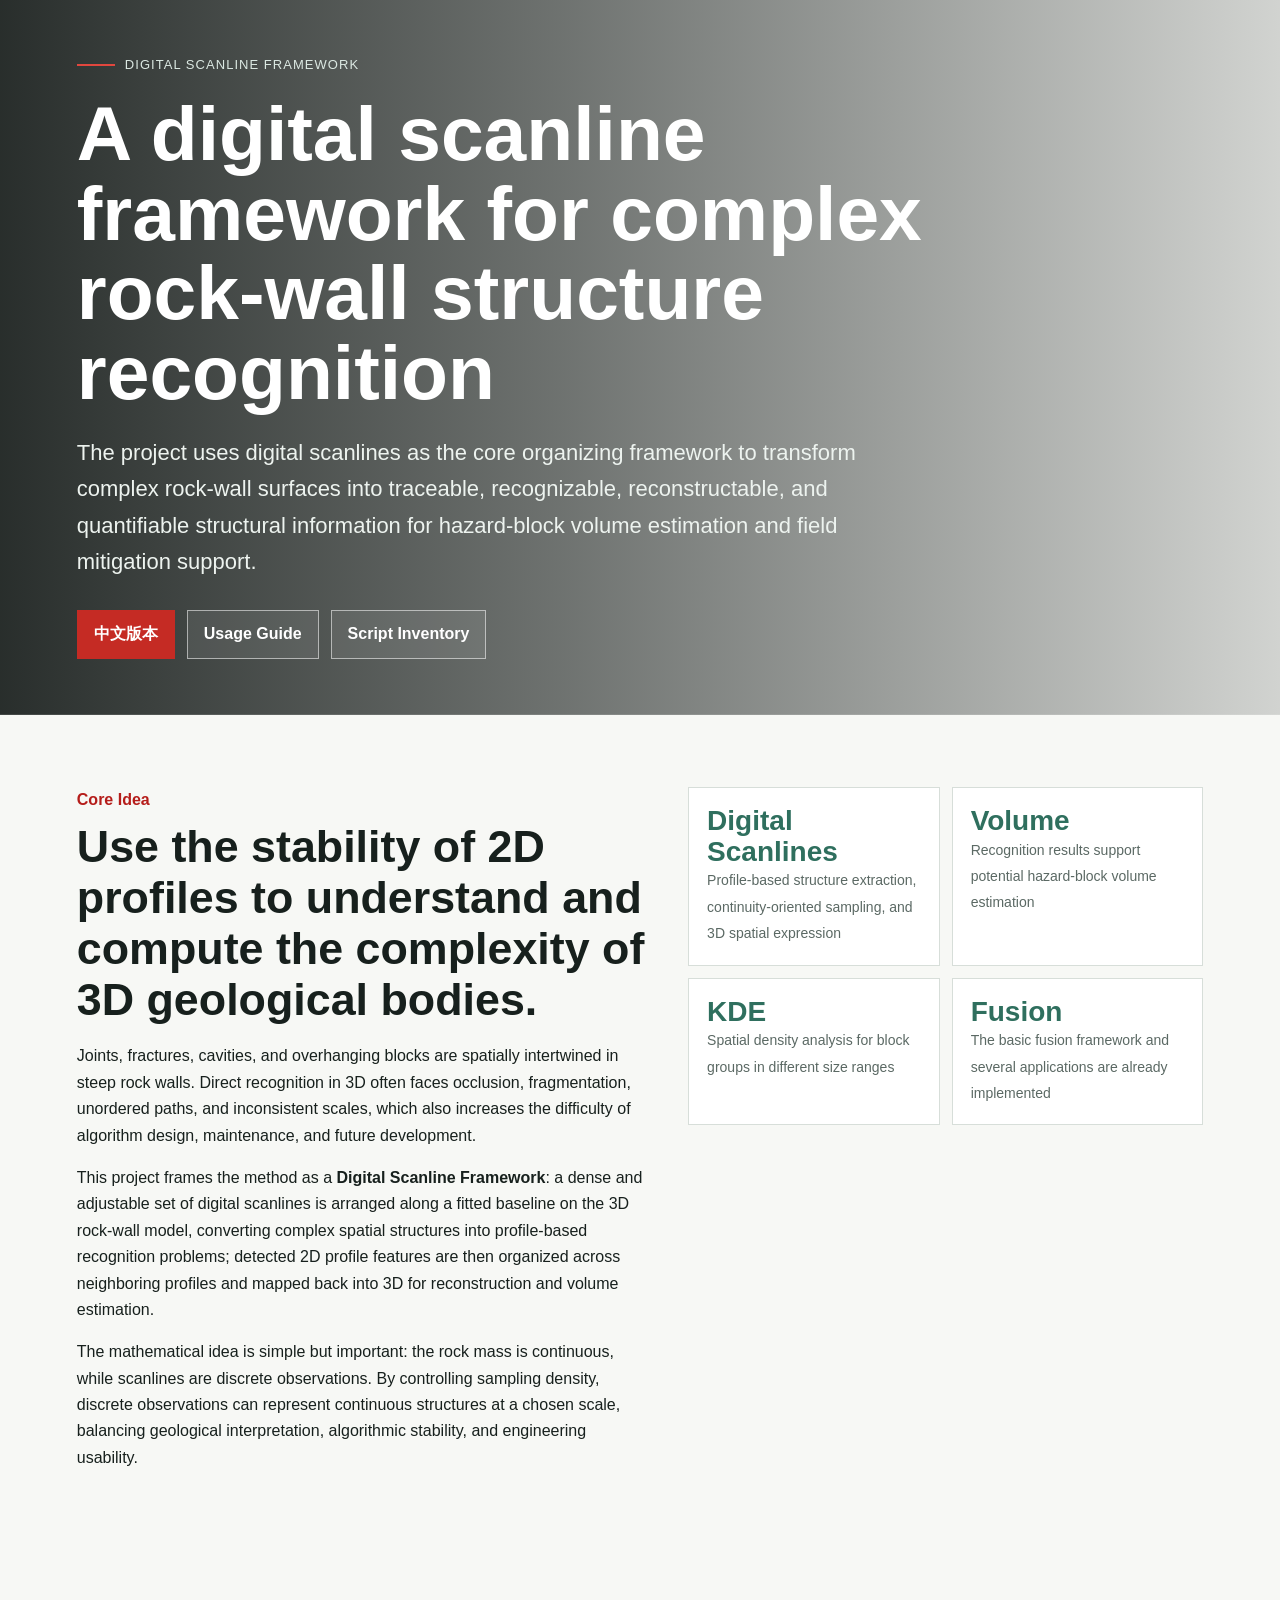
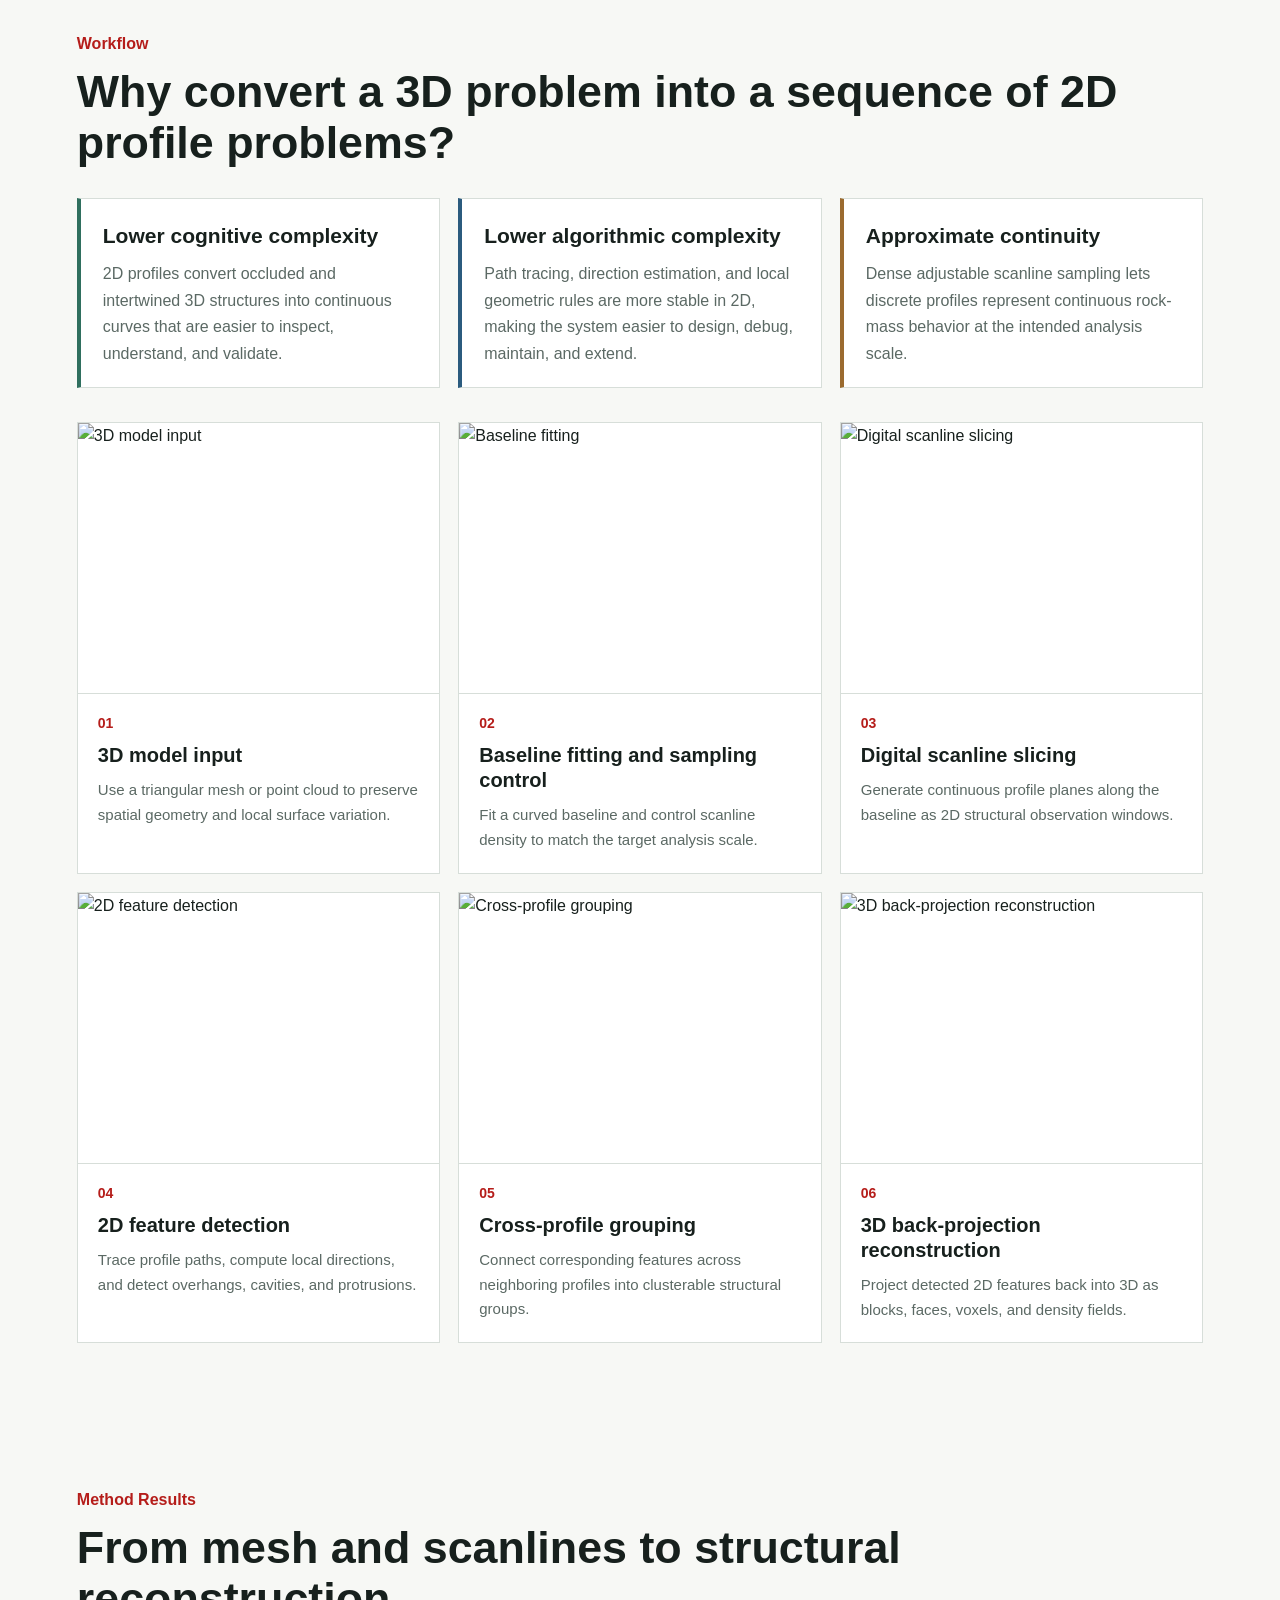
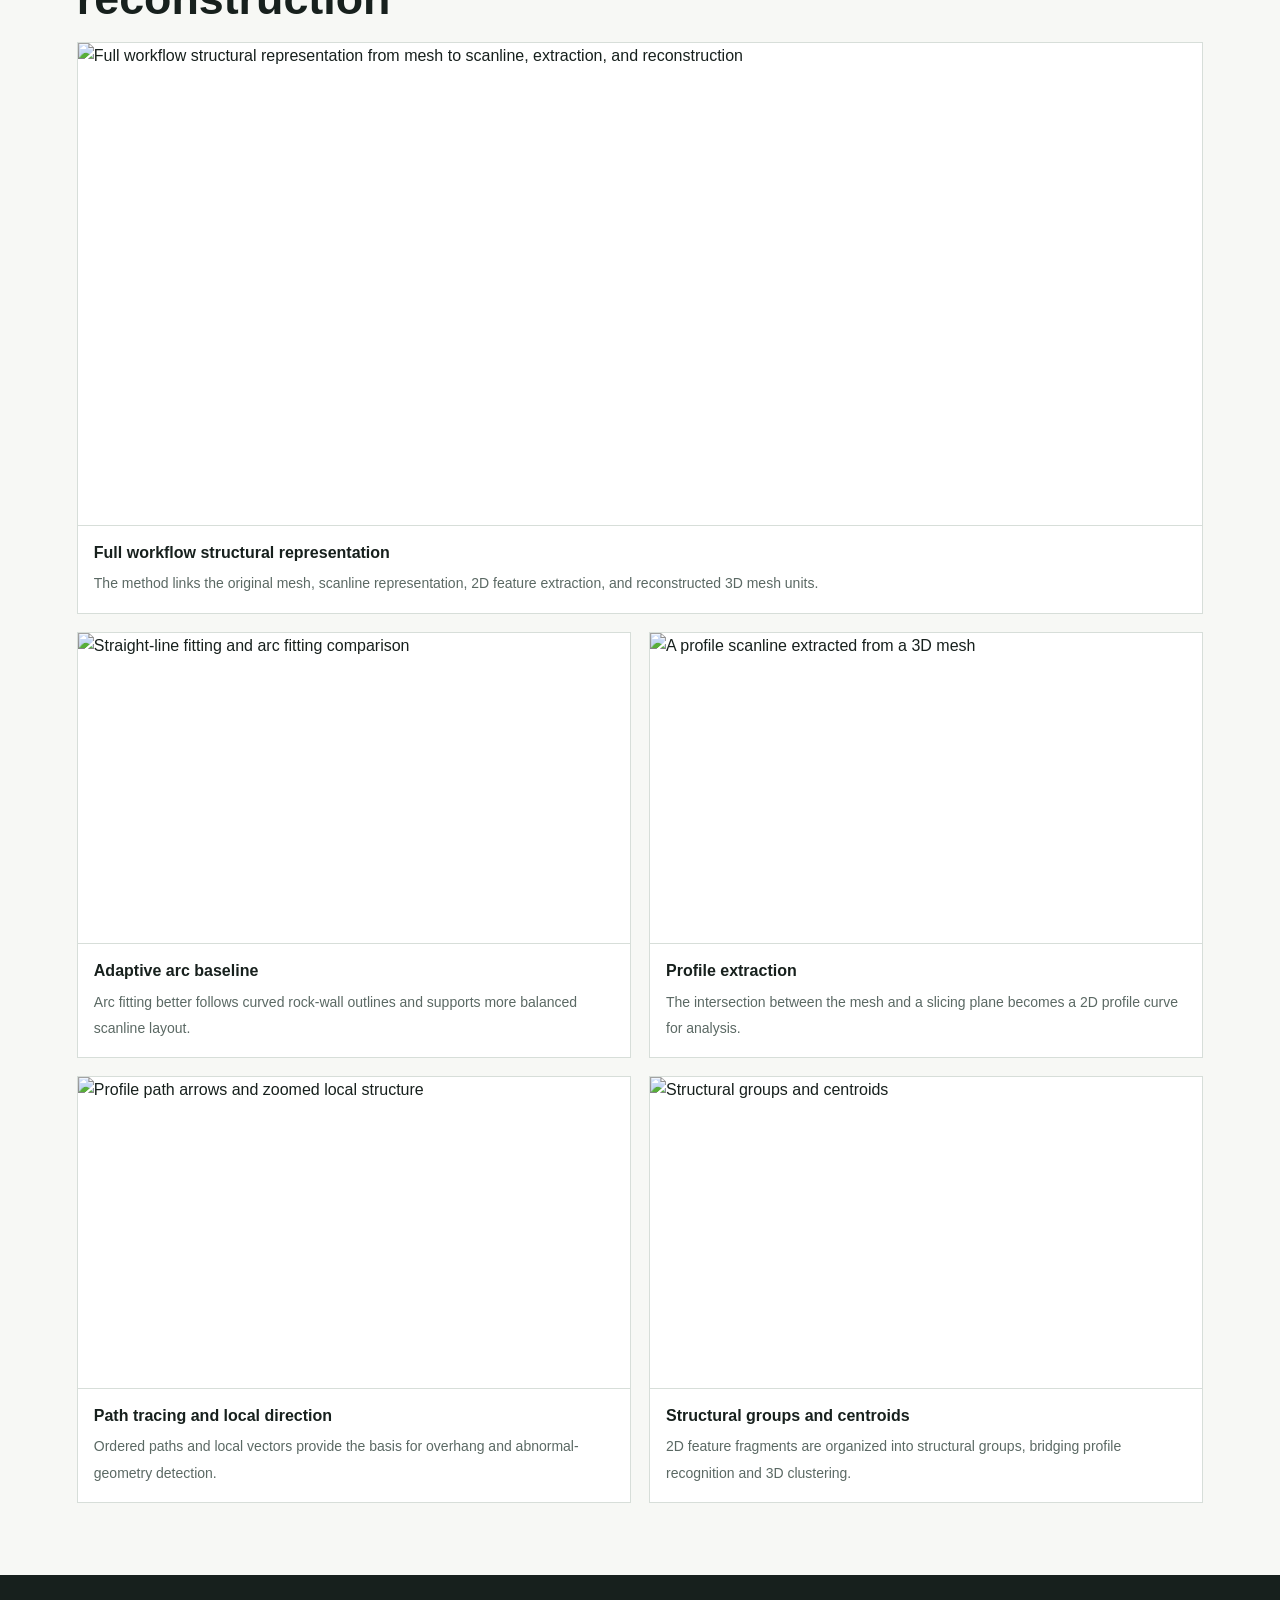
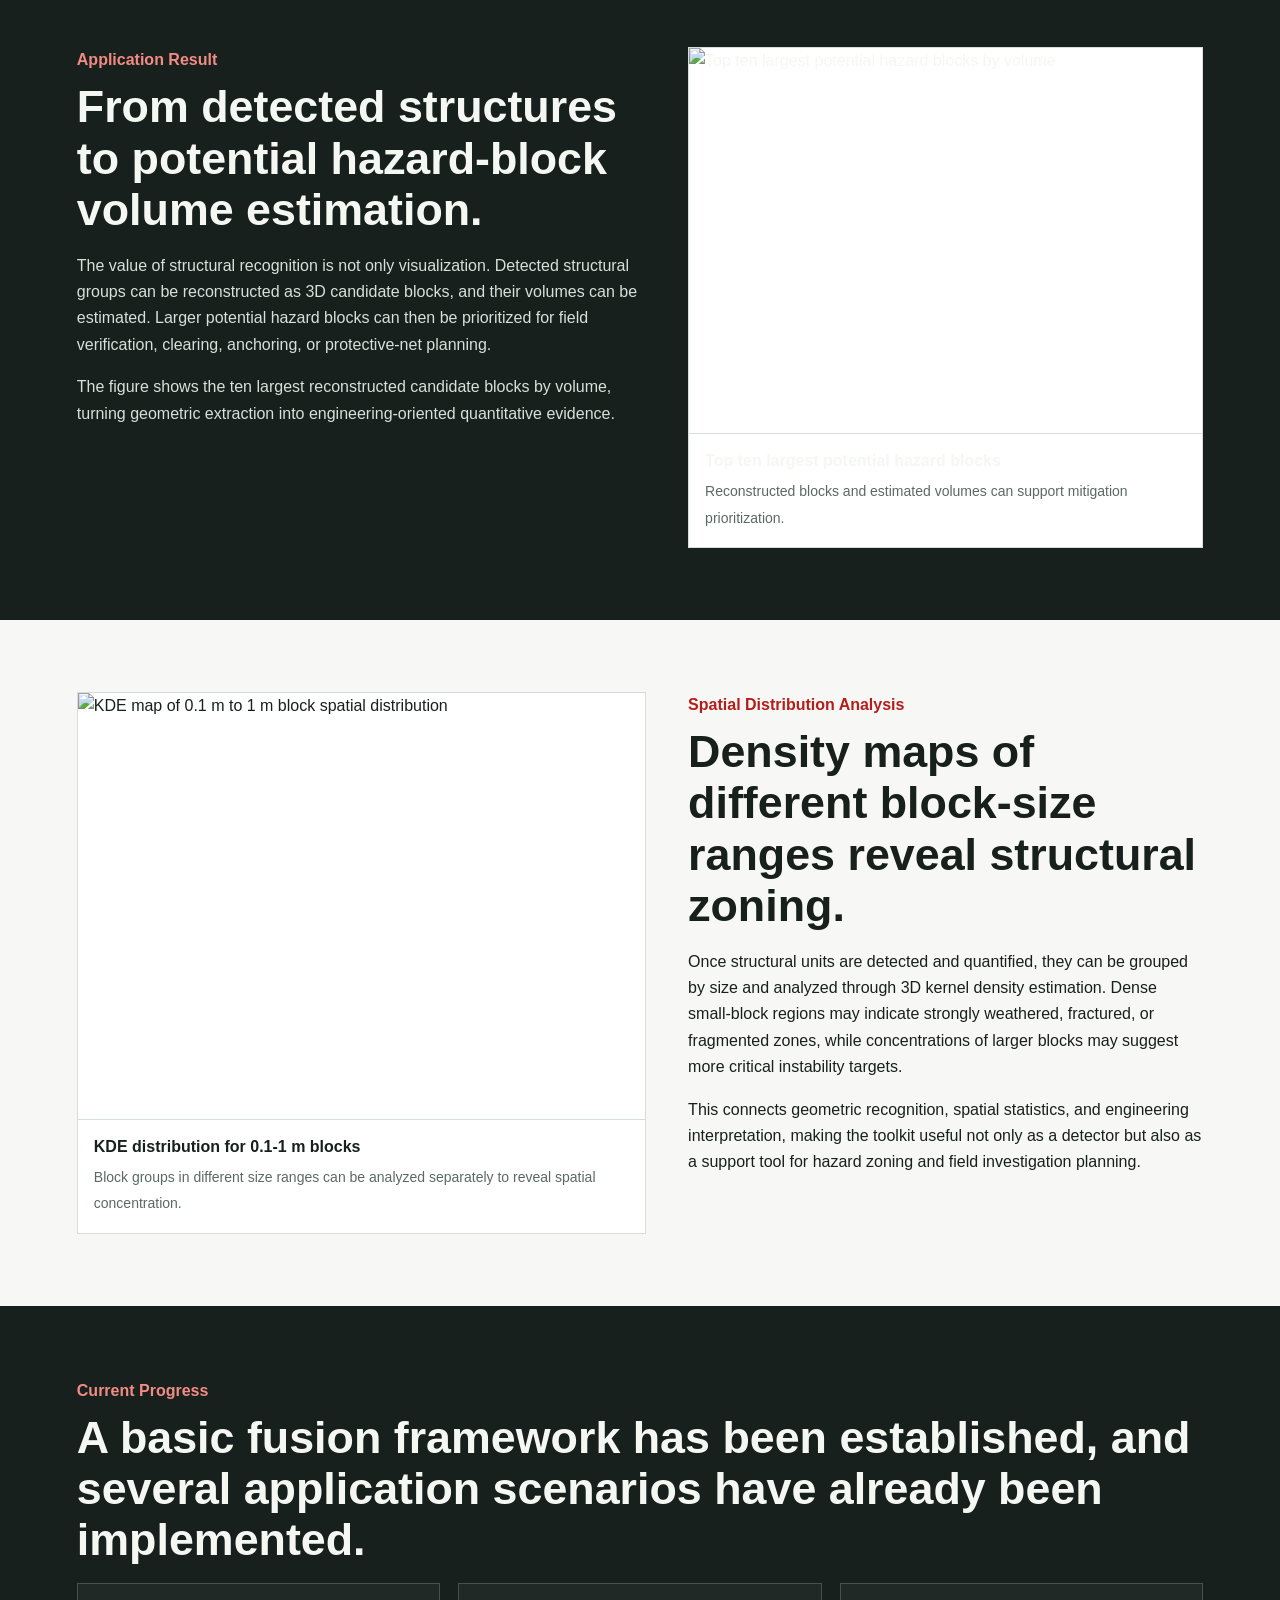
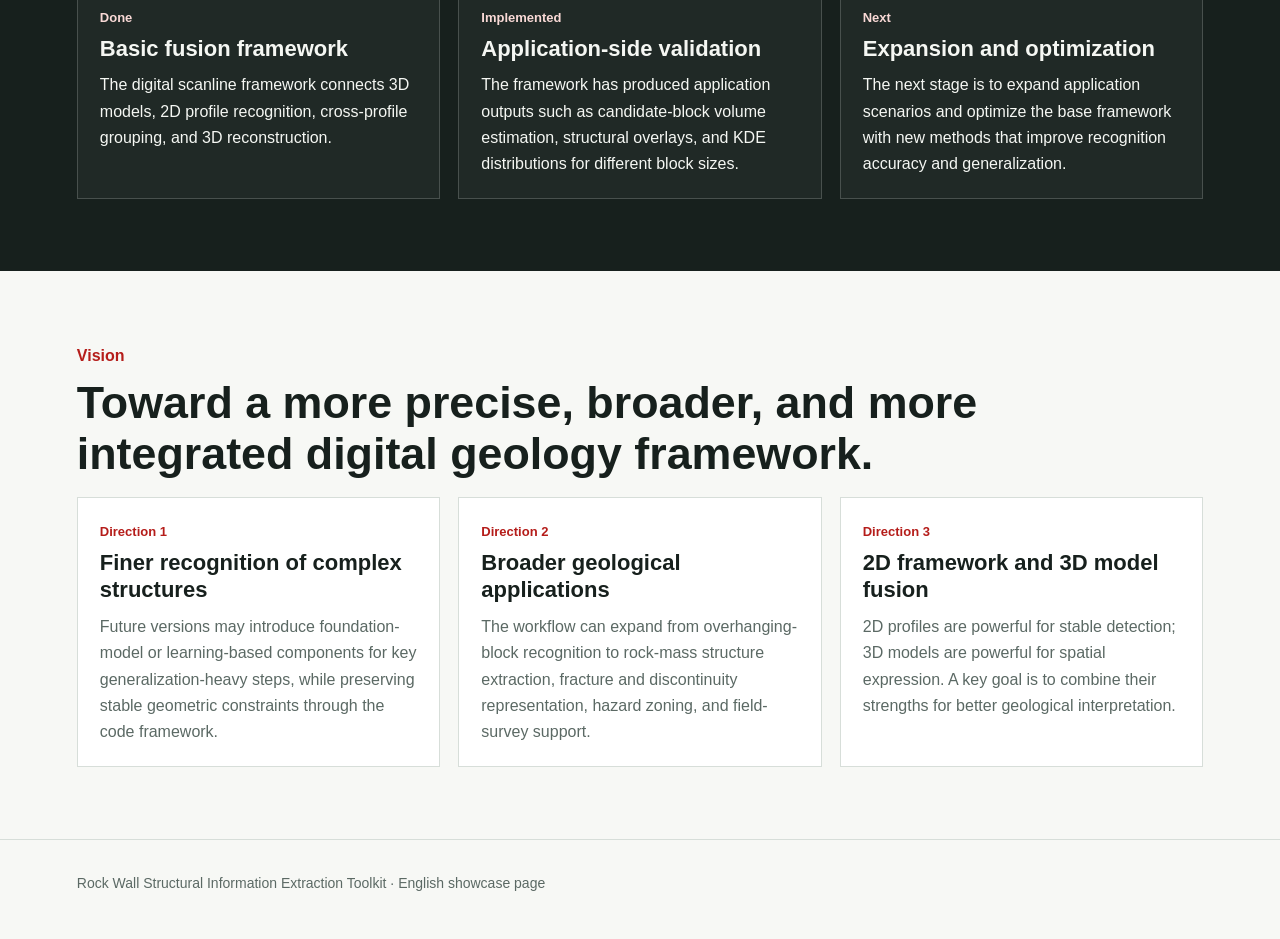
==== docs/showcase.en.html @ c6469c77 "Add open-source code and documentation" ====
﻿<!doctype html>
<html lang="en">
<head>
  <meta charset="utf-8" />
  <meta name="viewport" content="width=device-width, initial-scale=1" />
  <title>Rock Wall Structural Information Extraction Toolkit | Showcase</title>
  <link rel="stylesheet" href="showcase.css" />
</head>
<body>
  <header class="hero">
    <div class="hero-inner">
      <div class="eyebrow">Digital Scanline Framework</div>
      <h1>A digital scanline framework for complex rock-wall structure recognition</h1>
      <p class="lead">The project uses digital scanlines as the core organizing framework to transform complex rock-wall surfaces into traceable, recognizable, reconstructable, and quantifiable structural information for hazard-block volume estimation and field mitigation support.</p>
      <div class="hero-actions">
        <a class="button primary" href="showcase.zh-CN.html">中文版本</a>
        <a class="button" href="usage_guide.md">Usage Guide</a>
        <a class="button" href="script_inventory.md">Script Inventory</a>
      </div>
    </div>
  </header>

  <main>
    <section>
      <div class="section-inner intro-grid">
        <div>
          <p class="section-kicker">Core Idea</p>
          <h2>Use the stability of 2D profiles to understand and compute the complexity of 3D geological bodies.</h2>
          <p>Joints, fractures, cavities, and overhanging blocks are spatially intertwined in steep rock walls. Direct recognition in 3D often faces occlusion, fragmentation, unordered paths, and inconsistent scales, which also increases the difficulty of algorithm design, maintenance, and future development.</p>
          <p>This project frames the method as a <strong>Digital Scanline Framework</strong>: a dense and adjustable set of digital scanlines is arranged along a fitted baseline on the 3D rock-wall model, converting complex spatial structures into profile-based recognition problems; detected 2D profile features are then organized across neighboring profiles and mapped back into 3D for reconstruction and volume estimation.</p>
          <p>The mathematical idea is simple but important: the rock mass is continuous, while scanlines are discrete observations. By controlling sampling density, discrete observations can represent continuous structures at a chosen scale, balancing geological interpretation, algorithmic stability, and engineering usability.</p>
        </div>
        <div class="stats">
          <div class="stat"><strong>Digital Scanlines</strong><span>Profile-based structure extraction, continuity-oriented sampling, and 3D spatial expression</span></div>
          <div class="stat"><strong>Volume</strong><span>Recognition results support potential hazard-block volume estimation</span></div>
          <div class="stat"><strong>KDE</strong><span>Spatial density analysis for block groups in different size ranges</span></div>
          <div class="stat"><strong>Fusion</strong><span>The basic fusion framework and several applications are already implemented</span></div>
        </div>
      </div>
    </section>

    <section>
      <div class="section-inner">
        <p class="section-kicker">Workflow</p>
        <h2>Why convert a 3D problem into a sequence of 2D profile problems?</h2>
        <div class="reason-grid">
          <div class="reason"><h3>Lower cognitive complexity</h3><p>2D profiles convert occluded and intertwined 3D structures into continuous curves that are easier to inspect, understand, and validate.</p></div>
          <div class="reason"><h3>Lower algorithmic complexity</h3><p>Path tracing, direction estimation, and local geometric rules are more stable in 2D, making the system easier to design, debug, maintain, and extend.</p></div>
          <div class="reason"><h3>Approximate continuity</h3><p>Dense adjustable scanline sampling lets discrete profiles represent continuous rock-mass behavior at the intended analysis scale.</p></div>
        </div>
        <div class="workflow">
          <div class="step"><img src="showcase_assets/flow-01-model.jpg" alt="3D model input" /><div class="step-body"><b>01</b><h3>3D model input</h3><p>Use a triangular mesh or point cloud to preserve spatial geometry and local surface variation.</p></div></div>
          <div class="step"><img src="showcase_assets/flow-02-arc.jpg" alt="Baseline fitting" /><div class="step-body"><b>02</b><h3>Baseline fitting and sampling control</h3><p>Fit a curved baseline and control scanline density to match the target analysis scale.</p></div></div>
          <div class="step"><img src="showcase_assets/flow-03-sampling.jpg" alt="Digital scanline slicing" /><div class="step-body"><b>03</b><h3>Digital scanline slicing</h3><p>Generate continuous profile planes along the baseline as 2D structural observation windows.</p></div></div>
          <div class="step"><img src="showcase_assets/flow-04-extract.jpg" alt="2D feature detection" /><div class="step-body"><b>04</b><h3>2D feature detection</h3><p>Trace profile paths, compute local directions, and detect overhangs, cavities, and protrusions.</p></div></div>
          <div class="step"><img src="showcase_assets/flow-05-cluster.jpg" alt="Cross-profile grouping" /><div class="step-body"><b>05</b><h3>Cross-profile grouping</h3><p>Connect corresponding features across neighboring profiles into clusterable structural groups.</p></div></div>
          <div class="step"><img src="showcase_assets/flow-06-reconstruct.jpg" alt="3D back-projection reconstruction" /><div class="step-body"><b>06</b><h3>3D back-projection reconstruction</h3><p>Project detected 2D features back into 3D as blocks, faces, voxels, and density fields.</p></div></div>
        </div>
      </div>
    </section>

    <section>
      <div class="section-inner">
        <p class="section-kicker">Method Results</p>
        <h2>From mesh and scanlines to structural reconstruction</h2>
        <div class="gallery">
          <figure class="figure wide">
            <img src="showcase_assets/showcase-overview.jpg" alt="Full workflow structural representation from mesh to scanline, extraction, and reconstruction" />
            <figcaption><strong>Full workflow structural representation</strong><span>The method links the original mesh, scanline representation, 2D feature extraction, and reconstructed 3D mesh units.</span></figcaption>
          </figure>
          <figure class="figure half">
            <img src="showcase_assets/showcase-arc-fit.jpg" alt="Straight-line fitting and arc fitting comparison" />
            <figcaption><strong>Adaptive arc baseline</strong><span>Arc fitting better follows curved rock-wall outlines and supports more balanced scanline layout.</span></figcaption>
          </figure>
          <figure class="figure half">
            <img src="showcase_assets/showcase-scanline.jpg" alt="A profile scanline extracted from a 3D mesh" />
            <figcaption><strong>Profile extraction</strong><span>The intersection between the mesh and a slicing plane becomes a 2D profile curve for analysis.</span></figcaption>
          </figure>
          <figure class="figure half">
            <img src="showcase_assets/showcase-path.jpg" alt="Profile path arrows and zoomed local structure" />
            <figcaption><strong>Path tracing and local direction</strong><span>Ordered paths and local vectors provide the basis for overhang and abnormal-geometry detection.</span></figcaption>
          </figure>
          <figure class="figure half">
            <img src="showcase_assets/showcase-centroids.jpg" alt="Structural groups and centroids" />
            <figcaption><strong>Structural groups and centroids</strong><span>2D feature fragments are organized into structural groups, bridging profile recognition and 3D clustering.</span></figcaption>
          </figure>
        </div>
      </div>
    </section>

    <section class="dark-band">
      <div class="section-inner split">
        <div>
          <p class="section-kicker">Application Result</p>
          <h2>From detected structures to potential hazard-block volume estimation.</h2>
          <p>The value of structural recognition is not only visualization. Detected structural groups can be reconstructed as 3D candidate blocks, and their volumes can be estimated. Larger potential hazard blocks can then be prioritized for field verification, clearing, anchoring, or protective-net planning.</p>
          <p>The figure shows the ten largest reconstructed candidate blocks by volume, turning geometric extraction into engineering-oriented quantitative evidence.</p>
        </div>
        <figure class="figure tall">
          <img src="showcase_assets/showcase-hazard-blocks.jpg" alt="Top ten largest potential hazard blocks by volume" />
          <figcaption><strong>Top ten largest potential hazard blocks</strong><span>Reconstructed blocks and estimated volumes can support mitigation prioritization.</span></figcaption>
        </figure>
      </div>
    </section>

    <section>
      <div class="section-inner split">
        <figure class="figure tall">
          <img src="showcase_assets/showcase-kde-0p1-1m.png" alt="KDE map of 0.1 m to 1 m block spatial distribution" />
          <figcaption><strong>KDE distribution for 0.1-1 m blocks</strong><span>Block groups in different size ranges can be analyzed separately to reveal spatial concentration.</span></figcaption>
        </figure>
        <div>
          <p class="section-kicker">Spatial Distribution Analysis</p>
          <h2>Density maps of different block-size ranges reveal structural zoning.</h2>
          <p>Once structural units are detected and quantified, they can be grouped by size and analyzed through 3D kernel density estimation. Dense small-block regions may indicate strongly weathered, fractured, or fragmented zones, while concentrations of larger blocks may suggest more critical instability targets.</p>
          <p>This connects geometric recognition, spatial statistics, and engineering interpretation, making the toolkit useful not only as a detector but also as a support tool for hazard zoning and field investigation planning.</p>
        </div>
      </div>
    </section>

    <section class="dark-band">
      <div class="section-inner">
        <p class="section-kicker">Current Progress</p>
        <h2>A basic fusion framework has been established, and several application scenarios have already been implemented.</h2>
        <div class="cards">
          <div class="card"><span class="tag">Done</span><h3>Basic fusion framework</h3><p>The digital scanline framework connects 3D models, 2D profile recognition, cross-profile grouping, and 3D reconstruction.</p></div>
          <div class="card"><span class="tag">Implemented</span><h3>Application-side validation</h3><p>The framework has produced application outputs such as candidate-block volume estimation, structural overlays, and KDE distributions for different block sizes.</p></div>
          <div class="card"><span class="tag">Next</span><h3>Expansion and optimization</h3><p>The next stage is to expand application scenarios and optimize the base framework with new methods that improve recognition accuracy and generalization.</p></div>
        </div>
      </div>
    </section>

    <section>
      <div class="section-inner">
        <p class="section-kicker">Vision</p>
        <h2>Toward a more precise, broader, and more integrated digital geology framework.</h2>
        <div class="cards">
          <div class="card light"><span class="tag">Direction 1</span><h3>Finer recognition of complex structures</h3><p>Future versions may introduce foundation-model or learning-based components for key generalization-heavy steps, while preserving stable geometric constraints through the code framework.</p></div>
          <div class="card light"><span class="tag">Direction 2</span><h3>Broader geological applications</h3><p>The workflow can expand from overhanging-block recognition to rock-mass structure extraction, fracture and discontinuity representation, hazard zoning, and field-survey support.</p></div>
          <div class="card light"><span class="tag">Direction 3</span><h3>2D framework and 3D model fusion</h3><p>2D profiles are powerful for stable detection; 3D models are powerful for spatial expression. A key goal is to combine their strengths for better geological interpretation.</p></div>
        </div>
      </div>
    </section>
  </main>

  <footer class="footer">
    <div class="section-inner">Rock Wall Structural Information Extraction Toolkit · English showcase page</div>
  </footer>
</body>
</html>
---- docs/showcase.css ----
﻿:root {
  --ink: #17201d;
  --muted: #5b6964;
  --line: #d7ded9;
  --paper: #f7f8f5;
  --panel: #ffffff;
  --red: #b51d1a;
  --green: #2f6f5e;
  --blue: #2b5b7e;
  --gold: #9b6b2f;
}
* { box-sizing: border-box; }
body {
  margin: 0;
  font-family: Inter, "Segoe UI", "Microsoft YaHei", Arial, sans-serif;
  color: var(--ink);
  background: var(--paper);
  line-height: 1.65;
}
a { color: inherit; }
.hero {
  min-height: 78vh;
  display: grid;
  align-items: end;
  background-image: linear-gradient(90deg, rgba(12,18,16,.88), rgba(12,18,16,.58) 44%, rgba(12,18,16,.16)), url("showcase_assets/showcase-recognition.jpg");
  background-size: cover;
  background-position: center;
  color: #fff;
  padding: 48px 6vw 56px;
}
.hero-inner { max-width: 980px; }
.eyebrow {
  display: inline-flex;
  gap: 10px;
  align-items: center;
  font-size: 13px;
  letter-spacing: .08em;
  text-transform: uppercase;
  color: #dbe8e2;
  margin-bottom: 18px;
}
.eyebrow::before { content: ""; width: 38px; height: 2px; background: #e1473e; display: inline-block; }
h1 { margin: 0; max-width: 980px; font-size: clamp(38px, 6vw, 78px); line-height: 1.04; letter-spacing: 0; font-weight: 760; }
.lead { max-width: 820px; margin: 22px 0 0; color: #edf3ef; font-size: clamp(17px, 2.1vw, 22px); }
.hero-actions { display: flex; flex-wrap: wrap; gap: 12px; margin-top: 30px; }
.button {
  border: 1px solid rgba(255,255,255,.54);
  color: #fff;
  text-decoration: none;
  padding: 10px 16px;
  min-height: 44px;
  display: inline-flex;
  align-items: center;
  gap: 8px;
  font-weight: 650;
  background: rgba(255,255,255,.08);
}
.button.primary { background: #c52b24; border-color: #c52b24; }
.button.dark { color: var(--ink); border-color: var(--line); background: #fff; }
main { overflow: hidden; }
section { padding: 72px 6vw; }
.section-inner { max-width: 1180px; margin: 0 auto; }
.section-kicker { color: var(--red); font-weight: 750; margin: 0 0 8px; }
h2 { font-size: clamp(28px, 3.5vw, 46px); line-height: 1.14; margin: 0 0 18px; letter-spacing: 0; }
h3 { letter-spacing: 0; }
.intro-grid, .split { display: grid; grid-template-columns: minmax(0, 1.05fr) minmax(300px, .95fr); gap: 42px; align-items: start; }
.stats { display: grid; grid-template-columns: repeat(2, minmax(0, 1fr)); gap: 12px; }
.stat { border: 1px solid var(--line); background: var(--panel); padding: 18px; min-height: 112px; }
.stat strong { display: block; font-size: 28px; line-height: 1.1; color: var(--green); }
.stat span { color: var(--muted); font-size: 14px; }
.reason-grid { display: grid; grid-template-columns: repeat(3, minmax(0, 1fr)); gap: 18px; margin: 30px 0 34px; }
.reason { background: #fff; border: 1px solid var(--line); border-left: 4px solid var(--green); padding: 20px 22px; }
.reason:nth-child(2) { border-left-color: var(--blue); }
.reason:nth-child(3) { border-left-color: var(--gold); }
.reason h3 { margin: 0 0 8px; font-size: 21px; }
.reason p { margin: 0; color: var(--muted); }
.workflow { display: grid; grid-template-columns: repeat(3, minmax(0, 1fr)); gap: 18px; background: transparent; border: 0; }
.step { background: #fff; border: 1px solid var(--line); min-height: 100%; overflow: hidden; }
.step img { width: 100%; display: block; aspect-ratio: 4 / 3; object-fit: contain; background: #fff; border-bottom: 1px solid var(--line); }
.step-body { padding: 18px 20px 20px; }
.step b { display: block; color: var(--red); font-size: 14px; margin-bottom: 8px; }
.step h3 { margin: 0 0 10px; font-size: 20px; line-height: 1.25; }
.step p { margin: 0; color: var(--muted); font-size: 15px; }
.gallery { display: grid; grid-template-columns: repeat(12, 1fr); gap: 18px; }
.figure { background: #fff; border: 1px solid var(--line); overflow: hidden; margin: 0; }
.figure.wide { grid-column: span 12; }
.figure.half { grid-column: span 6; }
.figure.third { grid-column: span 4; }
.figure img { width: 100%; display: block; aspect-ratio: 16 / 9; object-fit: contain; background: #fff; }
.figure.wide img { aspect-ratio: 21 / 9; }
.figure.tall img { aspect-ratio: 4 / 3; }
figcaption { padding: 14px 16px 16px; border-top: 1px solid var(--line); }
figcaption strong { display: block; margin-bottom: 4px; }
figcaption span { color: var(--muted); font-size: 14px; }
.dark-band { background: #17201d; color: #f5f7f3; }
.dark-band .section-kicker { color: #f28b83; }
.dark-band p { color: #d7e0da; }
.cards { display: grid; grid-template-columns: repeat(3, minmax(0, 1fr)); gap: 18px; }
.card { border: 1px solid rgba(255,255,255,.18); padding: 20px 22px; background: rgba(255,255,255,.04); min-height: 210px; }
.card.light { border: 1px solid var(--line); background: #fff; }
.card .tag { display: inline-block; color: #f9d9d6; font-size: 13px; font-weight: 750; margin-bottom: 6px; }
.card.light .tag { color: var(--red); }
.card h3 { margin: 0 0 10px; font-size: 22px; line-height: 1.25; }
.card p { margin: 0; color: inherit; }
.card.light p { color: var(--muted); }
.language-page { min-height: 100vh; display: grid; place-items: center; padding: 40px 6vw; background: linear-gradient(120deg, #17201d, #27483f); color: #fff; }
.language-box { max-width: 900px; width: 100%; }
.language-box h1 { font-size: clamp(36px, 6vw, 72px); }
.language-options { display: flex; flex-wrap: wrap; gap: 14px; margin-top: 28px; }
.footer { padding: 32px 6vw 44px; border-top: 1px solid var(--line); color: var(--muted); font-size: 14px; }
@media (max-width: 1040px) { .workflow, .reason-grid { grid-template-columns: repeat(2, minmax(0, 1fr)); } .cards { grid-template-columns: 1fr; } }
@media (max-width: 900px) {
  .hero { min-height: 72vh; padding-top: 38px; }
  .intro-grid, .split { grid-template-columns: 1fr; }
  .figure.half, .figure.third { grid-column: span 12; }
}
@media (max-width: 560px) {
  section { padding: 52px 20px; }
  .hero { padding: 36px 20px 44px; }
  .workflow, .stats, .reason-grid { grid-template-columns: 1fr; }
  .button { width: 100%; justify-content: center; }
}
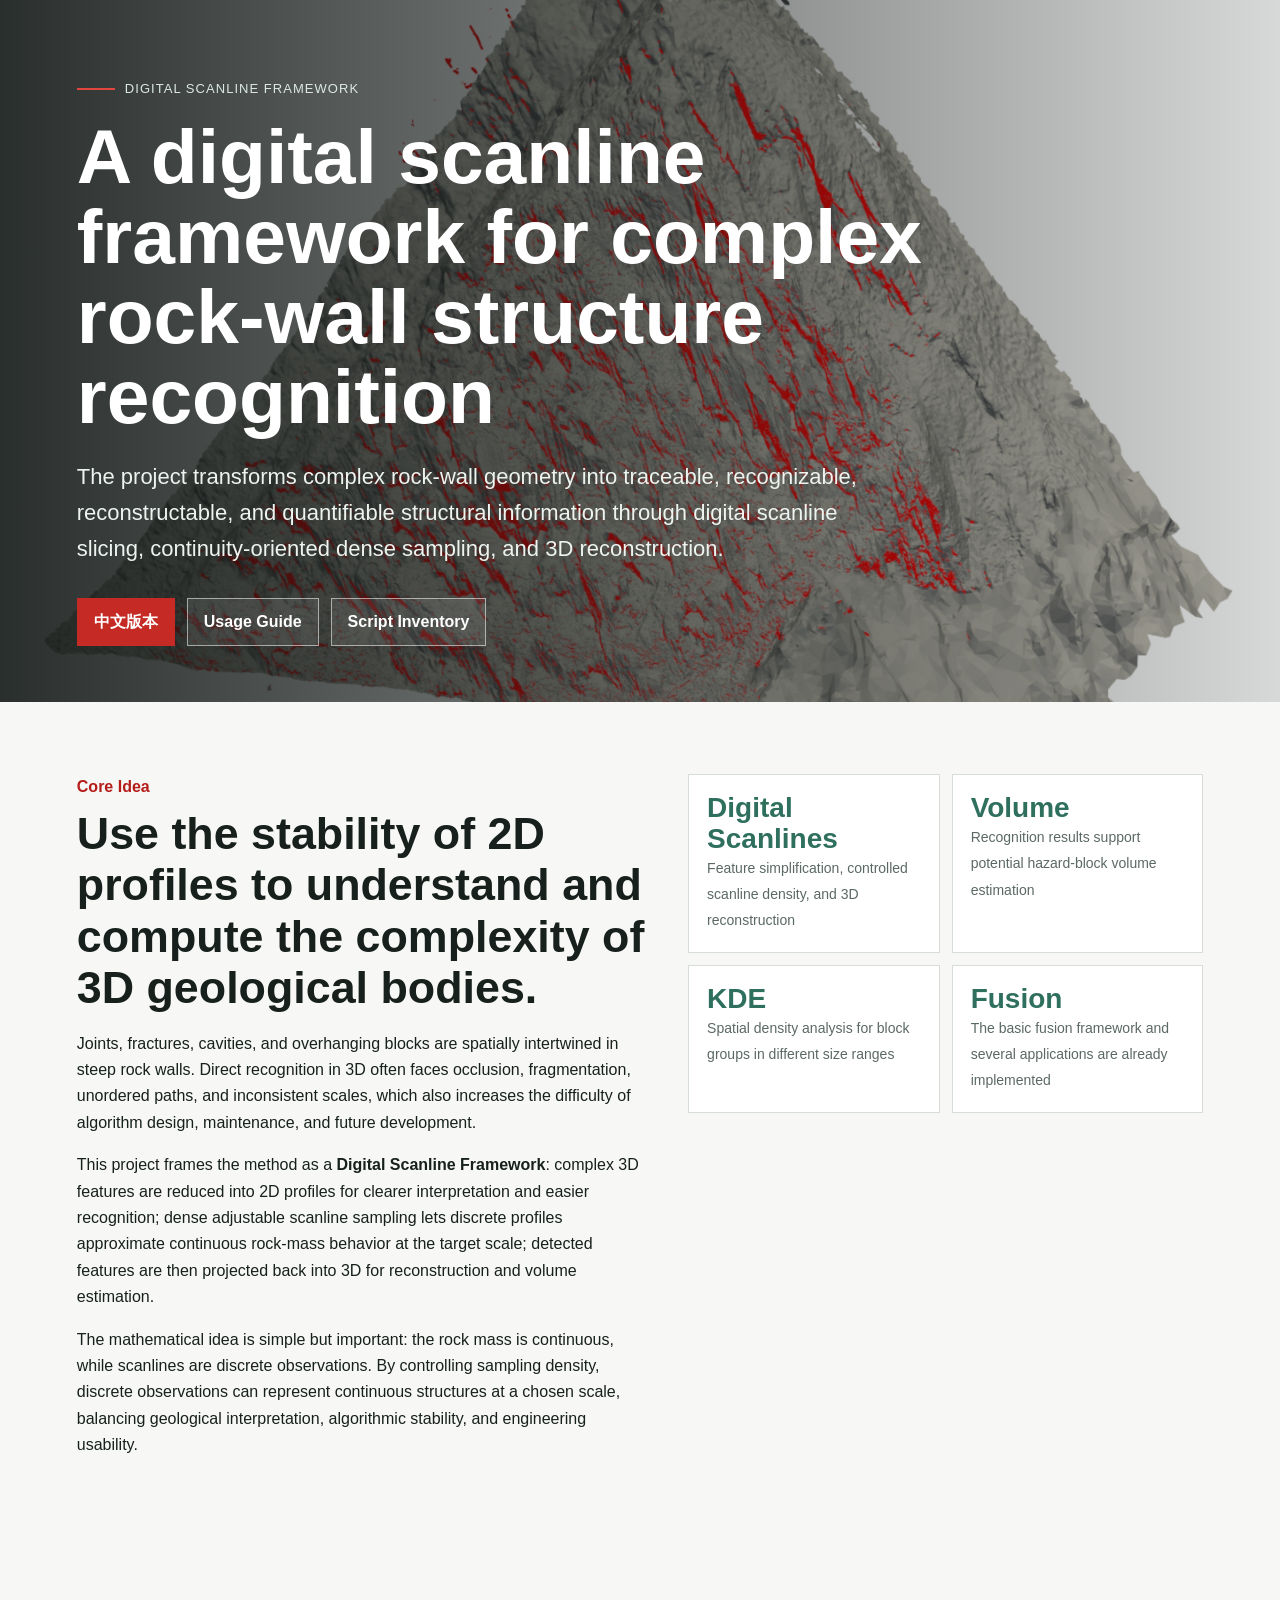
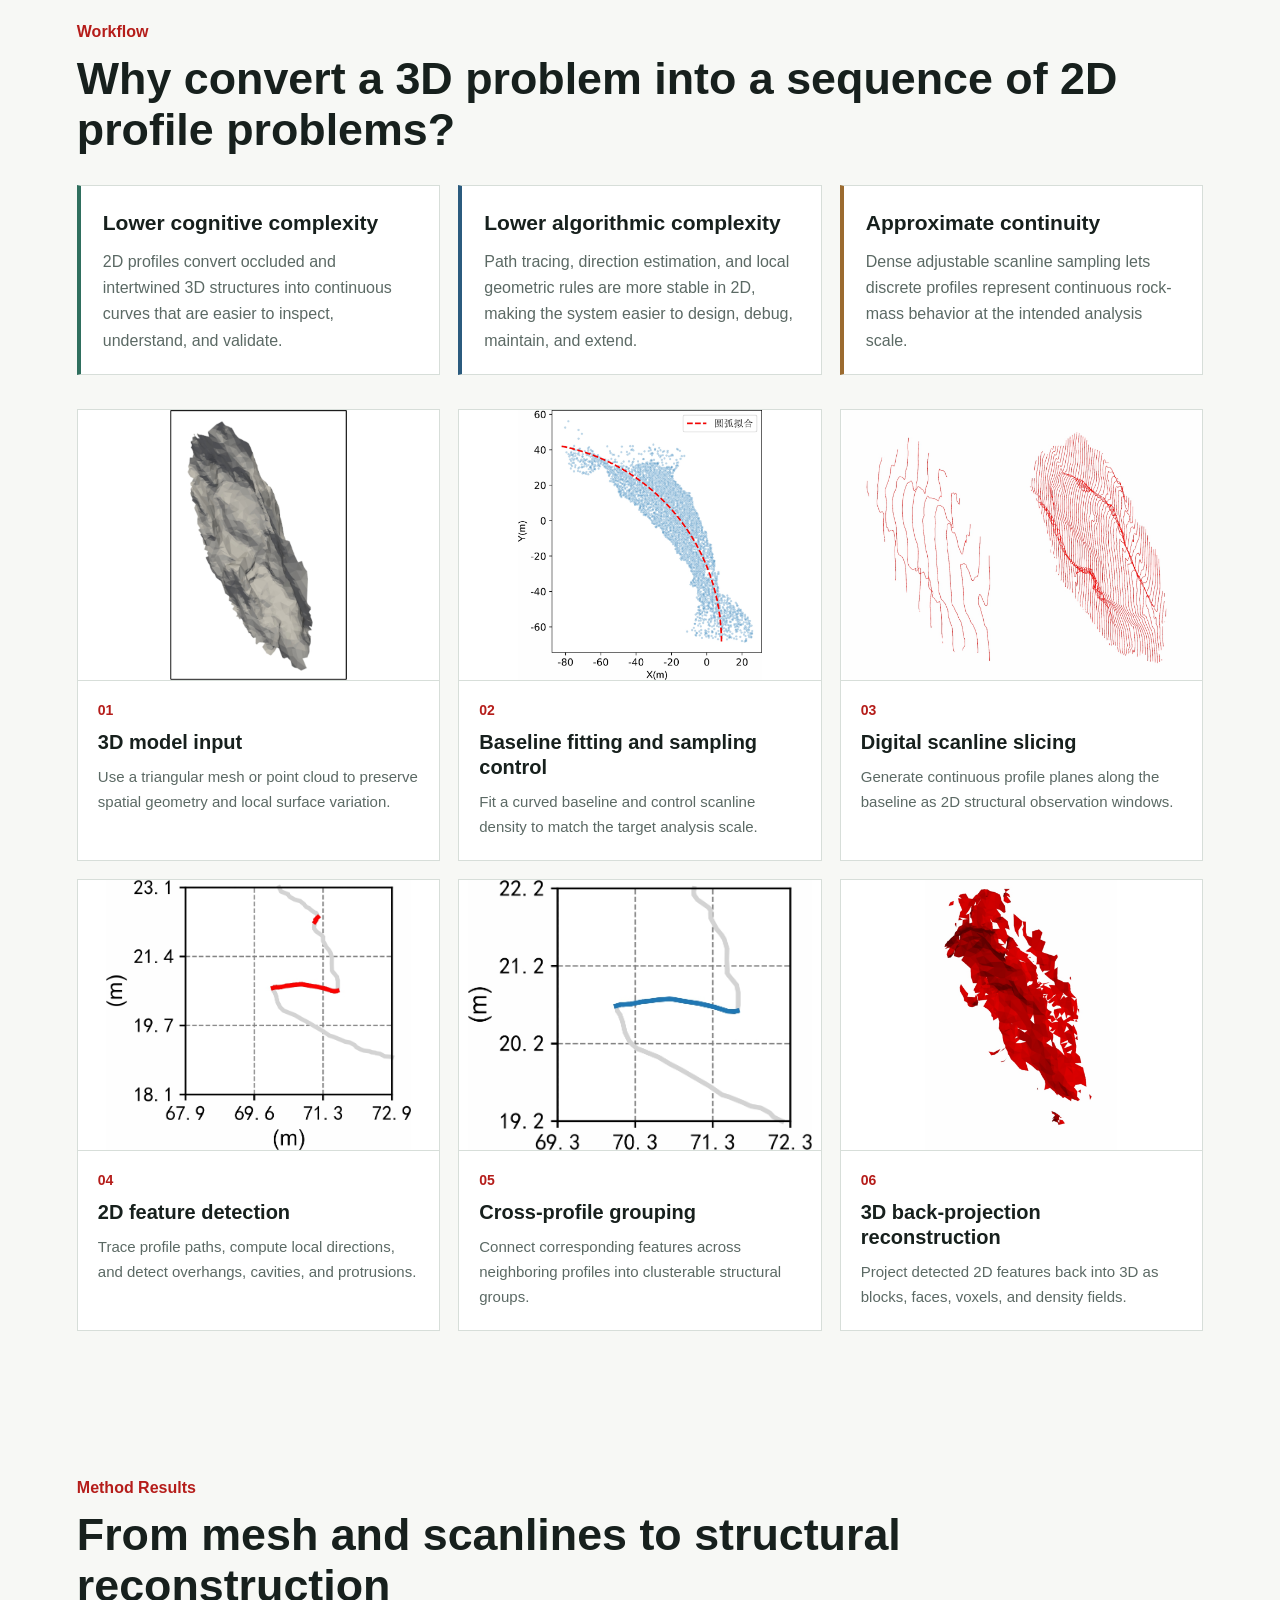
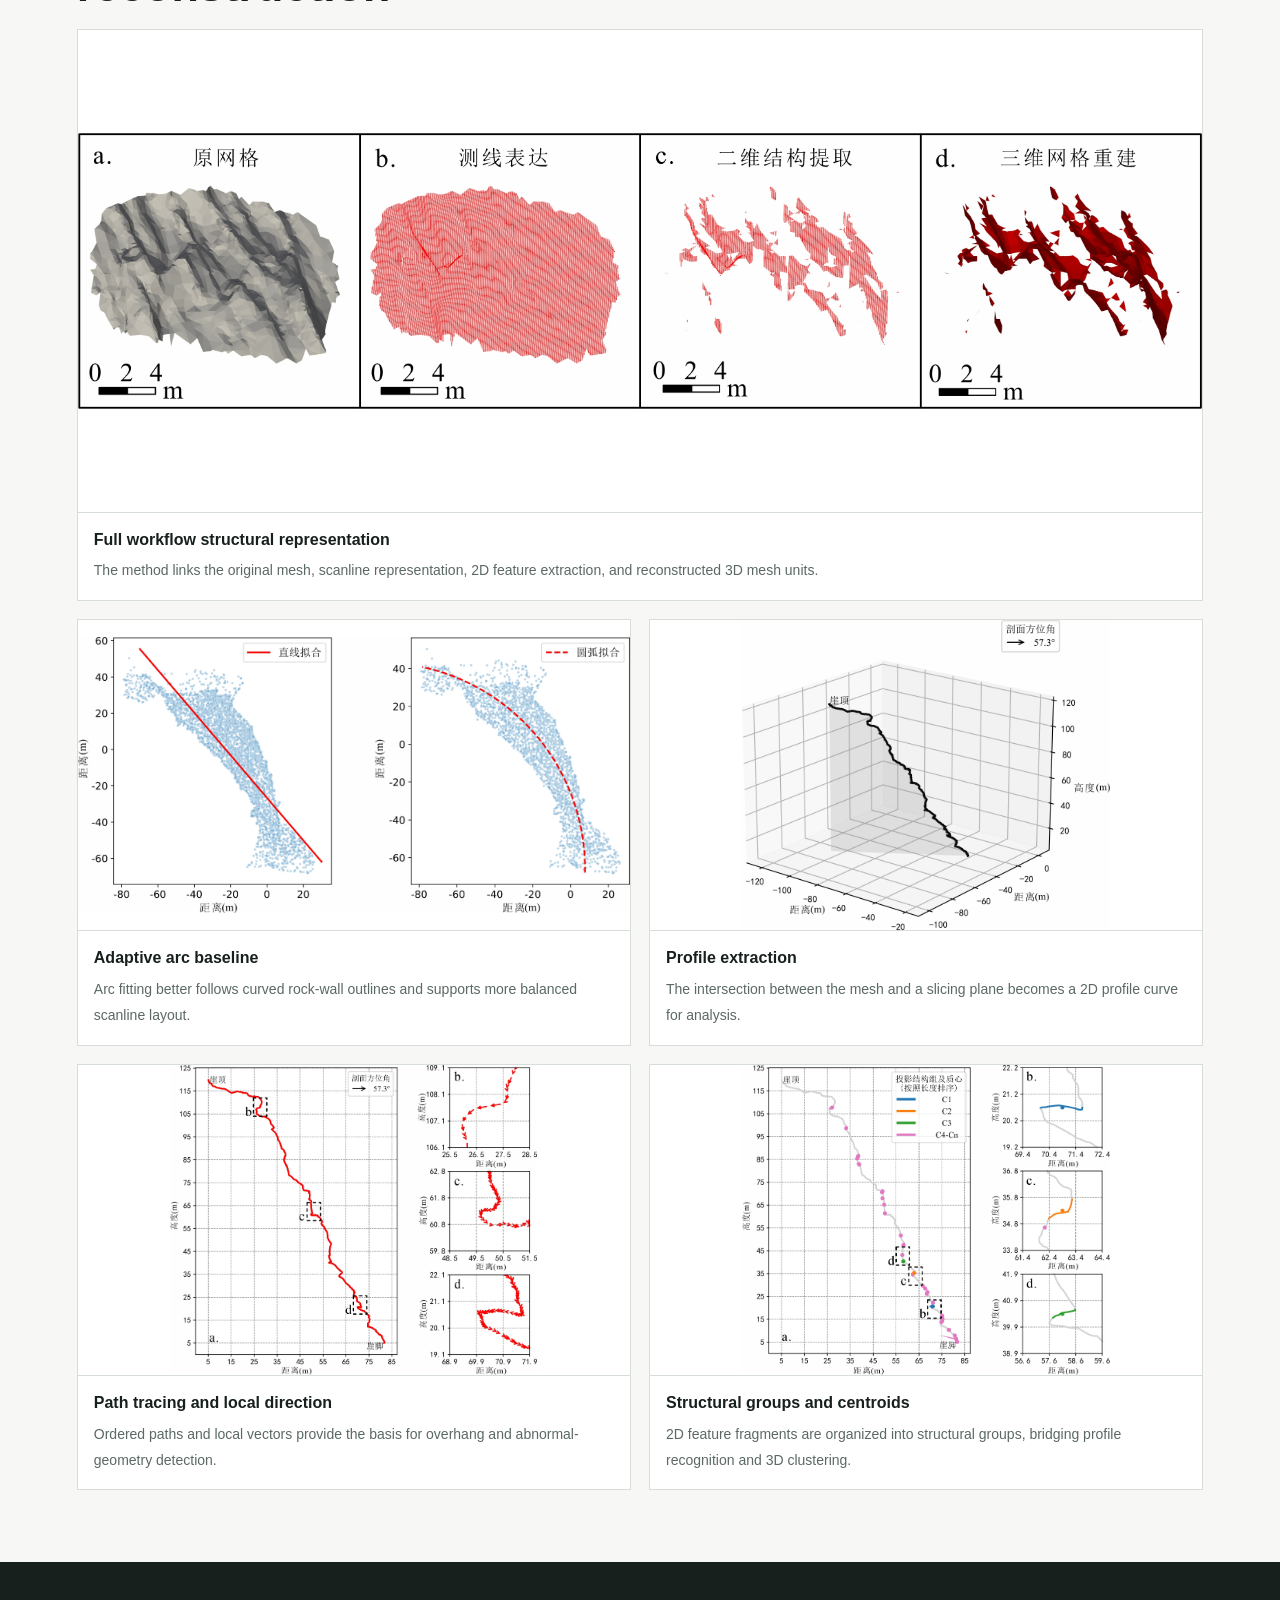
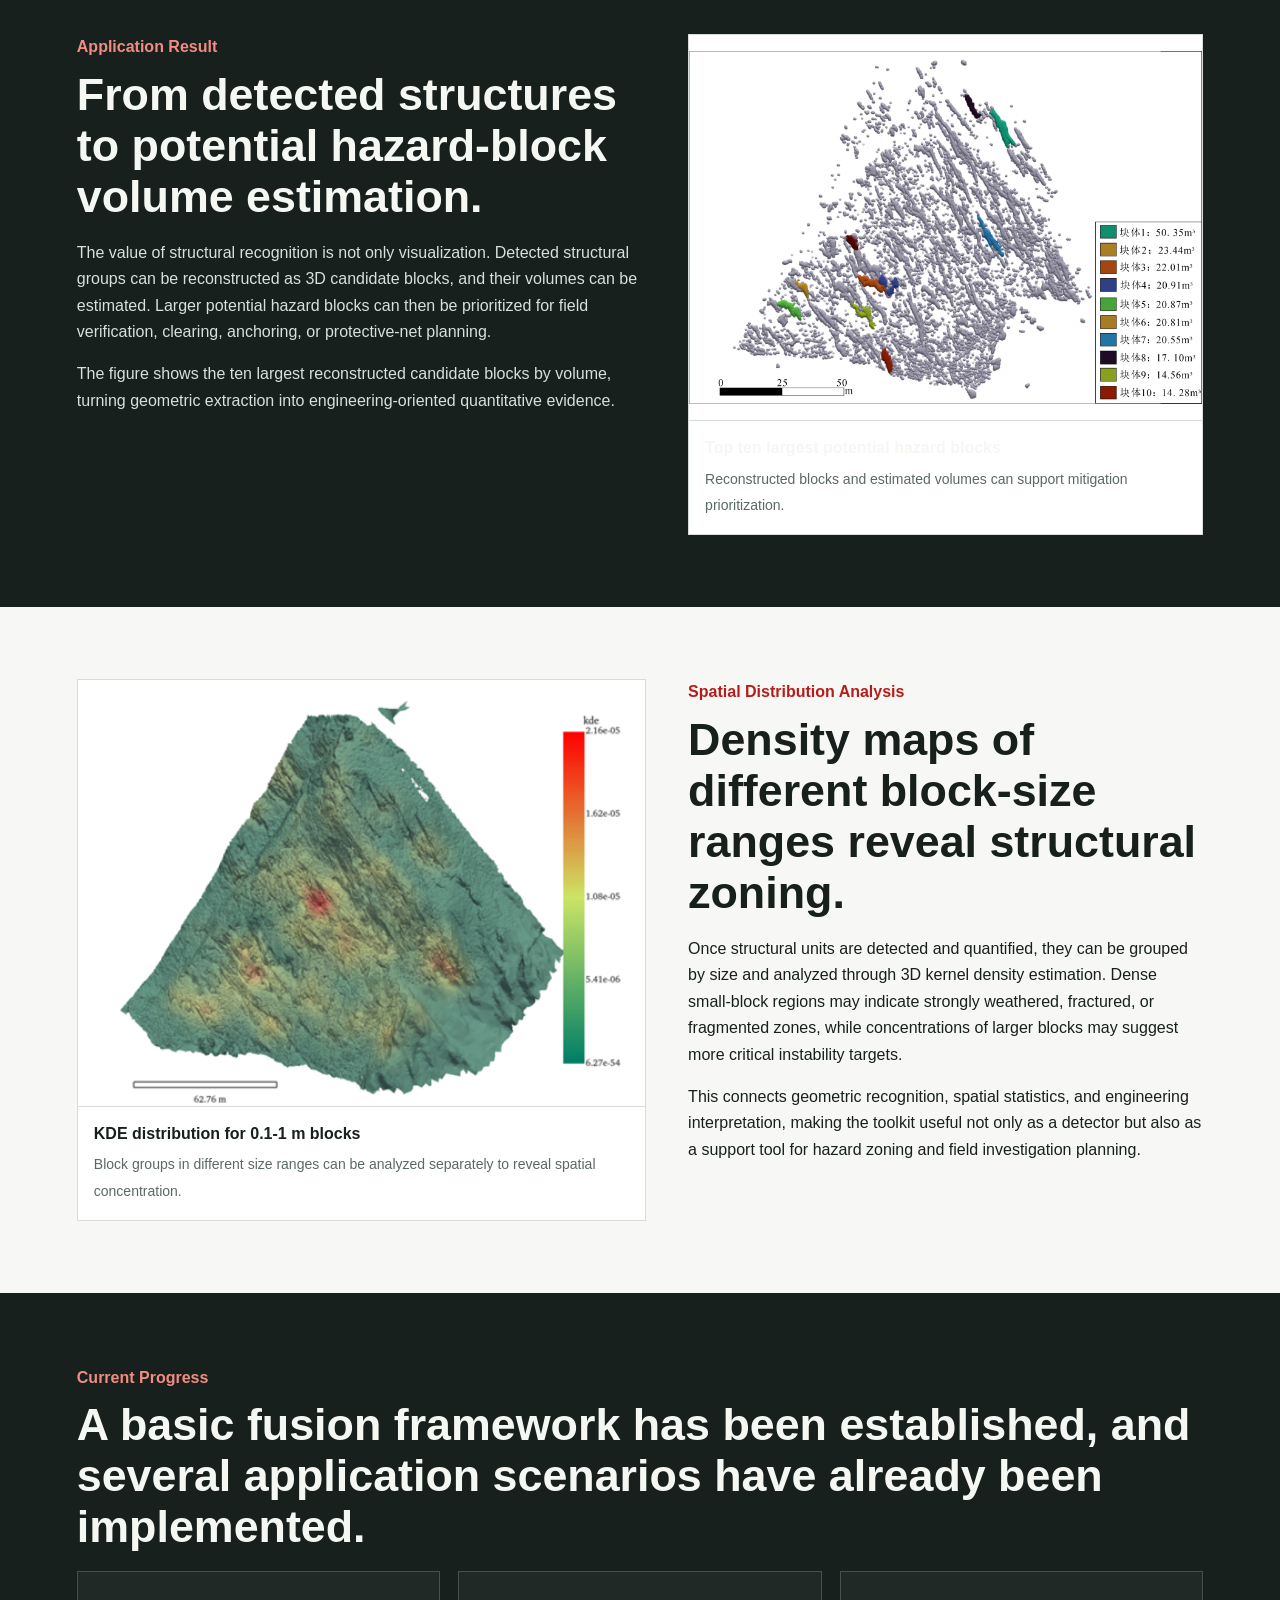
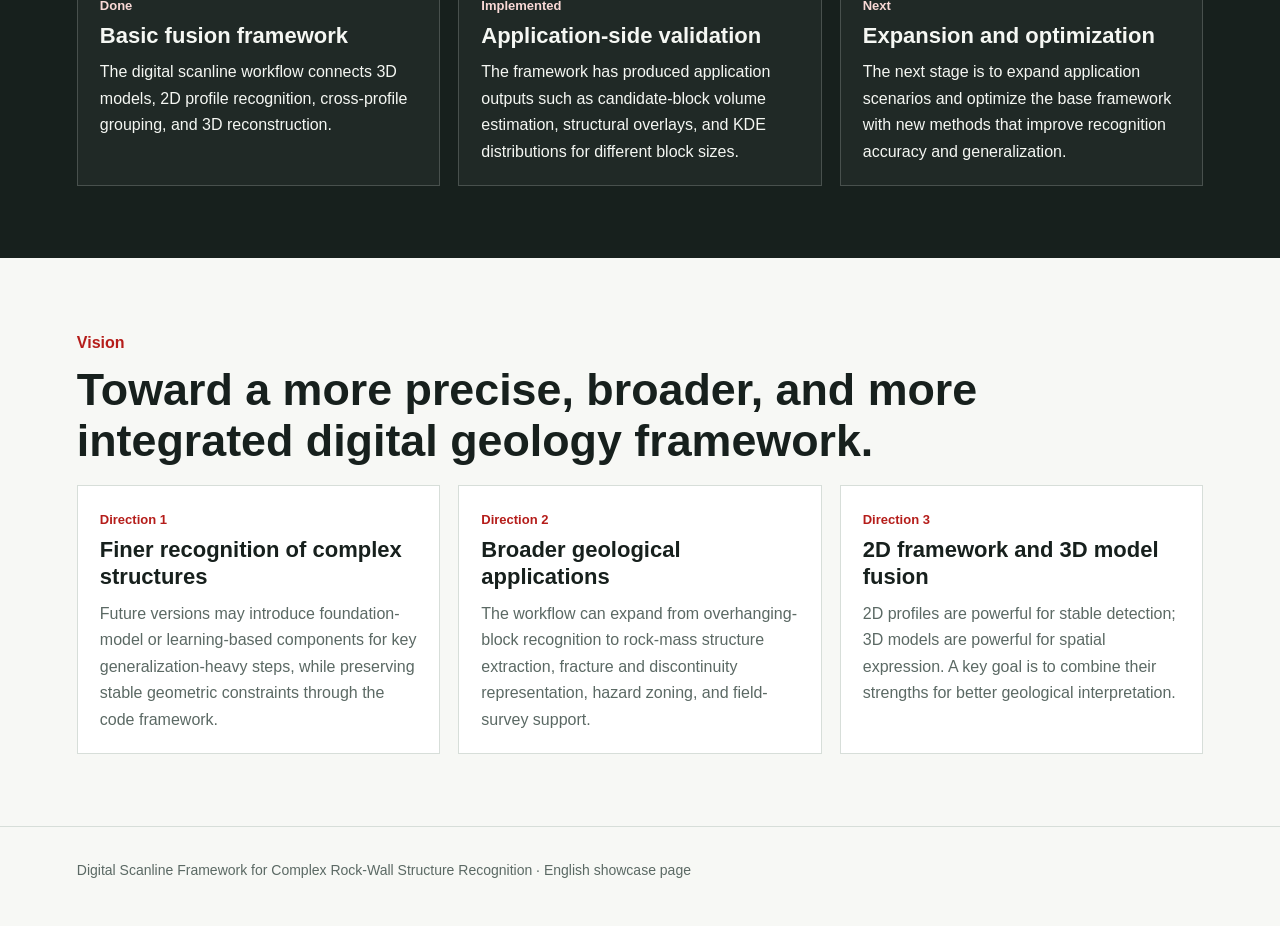
==== commit 7a88944a: "Refactor digital scanline framework release" ====
--- a/docs/showcase.en.html
+++ b/docs/showcase.en.html
@@ -3,7 +3,7 @@
 <head>
   <meta charset="utf-8" />
   <meta name="viewport" content="width=device-width, initial-scale=1" />
-  <title>Rock Wall Structural Information Extraction Toolkit | Showcase</title>
+  <title>Digital Scanline Framework for Complex Rock-Wall Structure Recognition | Showcase</title>
   <link rel="stylesheet" href="showcase.css" />
 </head>
 <body>
@@ -11,7 +11,7 @@
     <div class="hero-inner">
       <div class="eyebrow">Digital Scanline Framework</div>
       <h1>A digital scanline framework for complex rock-wall structure recognition</h1>
-      <p class="lead">The project uses digital scanlines as the core organizing framework to transform complex rock-wall surfaces into traceable, recognizable, reconstructable, and quantifiable structural information for hazard-block volume estimation and field mitigation support.</p>
+      <p class="lead">The project transforms complex rock-wall geometry into traceable, recognizable, reconstructable, and quantifiable structural information through digital scanline slicing, continuity-oriented dense sampling, and 3D reconstruction.</p>
       <div class="hero-actions">
         <a class="button primary" href="showcase.zh-CN.html">中文版本</a>
         <a class="button" href="usage_guide.md">Usage Guide</a>
@@ -27,11 +27,11 @@
           <p class="section-kicker">Core Idea</p>
           <h2>Use the stability of 2D profiles to understand and compute the complexity of 3D geological bodies.</h2>
           <p>Joints, fractures, cavities, and overhanging blocks are spatially intertwined in steep rock walls. Direct recognition in 3D often faces occlusion, fragmentation, unordered paths, and inconsistent scales, which also increases the difficulty of algorithm design, maintenance, and future development.</p>
-          <p>This project frames the method as a <strong>Digital Scanline Framework</strong>: a dense and adjustable set of digital scanlines is arranged along a fitted baseline on the 3D rock-wall model, converting complex spatial structures into profile-based recognition problems; detected 2D profile features are then organized across neighboring profiles and mapped back into 3D for reconstruction and volume estimation.</p>
+          <p>This project frames the method as a <strong>Digital Scanline Framework</strong>: complex 3D features are reduced into 2D profiles for clearer interpretation and easier recognition; dense adjustable scanline sampling lets discrete profiles approximate continuous rock-mass behavior at the target scale; detected features are then projected back into 3D for reconstruction and volume estimation.</p>
           <p>The mathematical idea is simple but important: the rock mass is continuous, while scanlines are discrete observations. By controlling sampling density, discrete observations can represent continuous structures at a chosen scale, balancing geological interpretation, algorithmic stability, and engineering usability.</p>
         </div>
         <div class="stats">
-          <div class="stat"><strong>Digital Scanlines</strong><span>Profile-based structure extraction, continuity-oriented sampling, and 3D spatial expression</span></div>
+          <div class="stat"><strong>Digital Scanlines</strong><span>Feature simplification, controlled scanline density, and 3D reconstruction</span></div>
           <div class="stat"><strong>Volume</strong><span>Recognition results support potential hazard-block volume estimation</span></div>
           <div class="stat"><strong>KDE</strong><span>Spatial density analysis for block groups in different size ranges</span></div>
           <div class="stat"><strong>Fusion</strong><span>The basic fusion framework and several applications are already implemented</span></div>
@@ -123,7 +123,7 @@
         <p class="section-kicker">Current Progress</p>
         <h2>A basic fusion framework has been established, and several application scenarios have already been implemented.</h2>
         <div class="cards">
-          <div class="card"><span class="tag">Done</span><h3>Basic fusion framework</h3><p>The digital scanline framework connects 3D models, 2D profile recognition, cross-profile grouping, and 3D reconstruction.</p></div>
+          <div class="card"><span class="tag">Done</span><h3>Basic fusion framework</h3><p>The digital scanline workflow connects 3D models, 2D profile recognition, cross-profile grouping, and 3D reconstruction.</p></div>
           <div class="card"><span class="tag">Implemented</span><h3>Application-side validation</h3><p>The framework has produced application outputs such as candidate-block volume estimation, structural overlays, and KDE distributions for different block sizes.</p></div>
           <div class="card"><span class="tag">Next</span><h3>Expansion and optimization</h3><p>The next stage is to expand application scenarios and optimize the base framework with new methods that improve recognition accuracy and generalization.</p></div>
         </div>
@@ -144,9 +144,8 @@
   </main>
 
   <footer class="footer">
-    <div class="section-inner">Rock Wall Structural Information Extraction Toolkit · English showcase page</div>
+    <div class="section-inner">Digital Scanline Framework for Complex Rock-Wall Structure Recognition · English showcase page</div>
   </footer>
 </body>
 </html>
 
-
